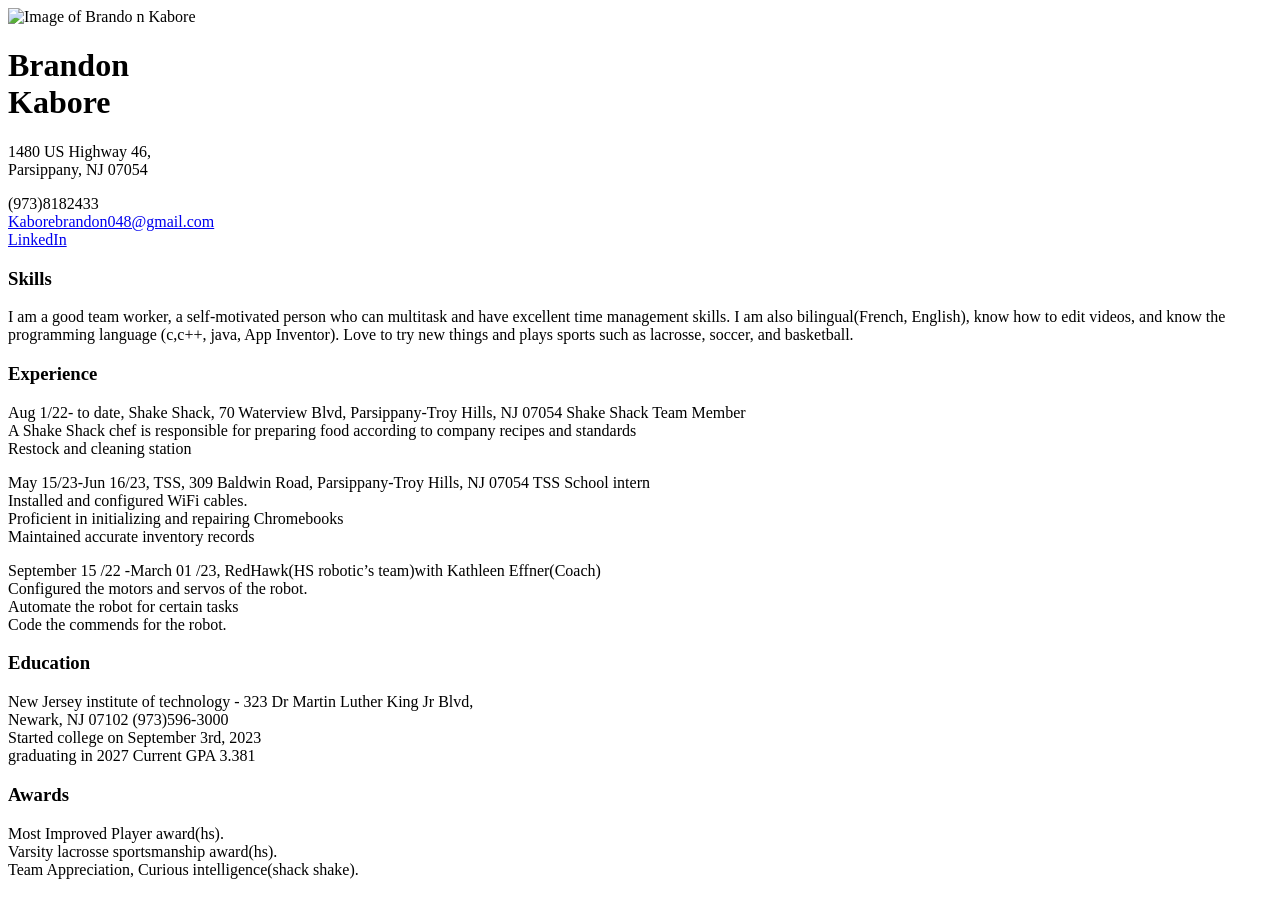
==== index.html @ 2791937a "Rename Resume.html to index.html" ====
<!DOCTYPE html>
<html lang="en">
  <head>
    <meta charset="UTF-8" />
    <meta name="viewport" content="width=device-width, initial-scale=1.0" />
    <meta name="keywords" content="Resume,Brandon Kabore" />
    <meta
      name="description"
      content="This a Resume Website of Brandon Kabore, undergrade student at NJIT"
    />
    <title>Brandon's Resume website</title>
    <link rel="stylesheet" href="css/style.css" />
    <img src="imageFolder/IMG_2706.jpeg" alt="Image of Brando n Kabore" />
    <h1>Brandon <br />Kabore</h1>
    <p class="intro">
      1480 US Highway 46,<br />
      Parsippany, NJ 07054
    </p>

    <p class="red">
      (973)8182433<br />
      <a href="mailto:kaborebrandon048@gmail.com">
        Kaborebrandon048@gmail.com </a
      ><br />
      <a href="http://linkedin.com/in/kaboré-brandon-b48a67293">LinkedIn</a>
    </p>
  </head>
  <body>
    <h3 id="section-skills">Skills</h3>
    <p class="opening">
      I am a good team worker, a self-motivated person who can multitask and
      have excellent time management skills. I am also bilingual(French,
      English), know how to edit videos, and know the programming language
      (c,c++, java, App Inventor). Love to try new things and plays sports such
      as lacrosse, soccer, and basketball.
    </p>
    <h3 id="section-Experience">Experience</h3>
    <p class="experience">
      Aug 1/22- to date, Shake Shack, 70 Waterview Blvd, Parsippany-Troy Hills,
      NJ 07054 Shake Shack Team Member<br />
      A Shake Shack chef is responsible for preparing food according to company
      recipes and standards<br />
      Restock and cleaning station
    </p>
    <p class="experience">
      May 15/23-Jun 16/23, TSS, 309 Baldwin Road, Parsippany-Troy Hills, NJ
      07054 TSS School intern<br />
      Installed and configured WiFi cables.<br />
      Proficient in initializing and repairing Chromebooks <br />
      Maintained accurate inventory records
    </p>
    <p class="experience">
      September 15 /22 -March 01 /23, RedHawk(HS robotic’s team)with Kathleen
      Effner(Coach)<br />Configured the motors and servos of the robot.<br />
      Automate the robot for certain tasks<br />Code the commends for the robot.
    </p>
    <h3 id="section-education">Education</h3>
    <p class="education">
      New Jersey institute of technology - 323 Dr Martin Luther King Jr Blvd,<br />
      Newark, NJ 07102 (973)596-3000 <br />
      Started college on September 3rd, 2023<br />
      graduating in 2027 Current GPA 3.381
    </p>
  </body>
  <h3>Awards</h3>
  <p class="awards">
    Most Improved Player award(hs).<br />
    Varsity lacrosse sportsmanship award(hs).<br />
    Team Appreciation, Curious intelligence(shack shake).
  </p>
</html>
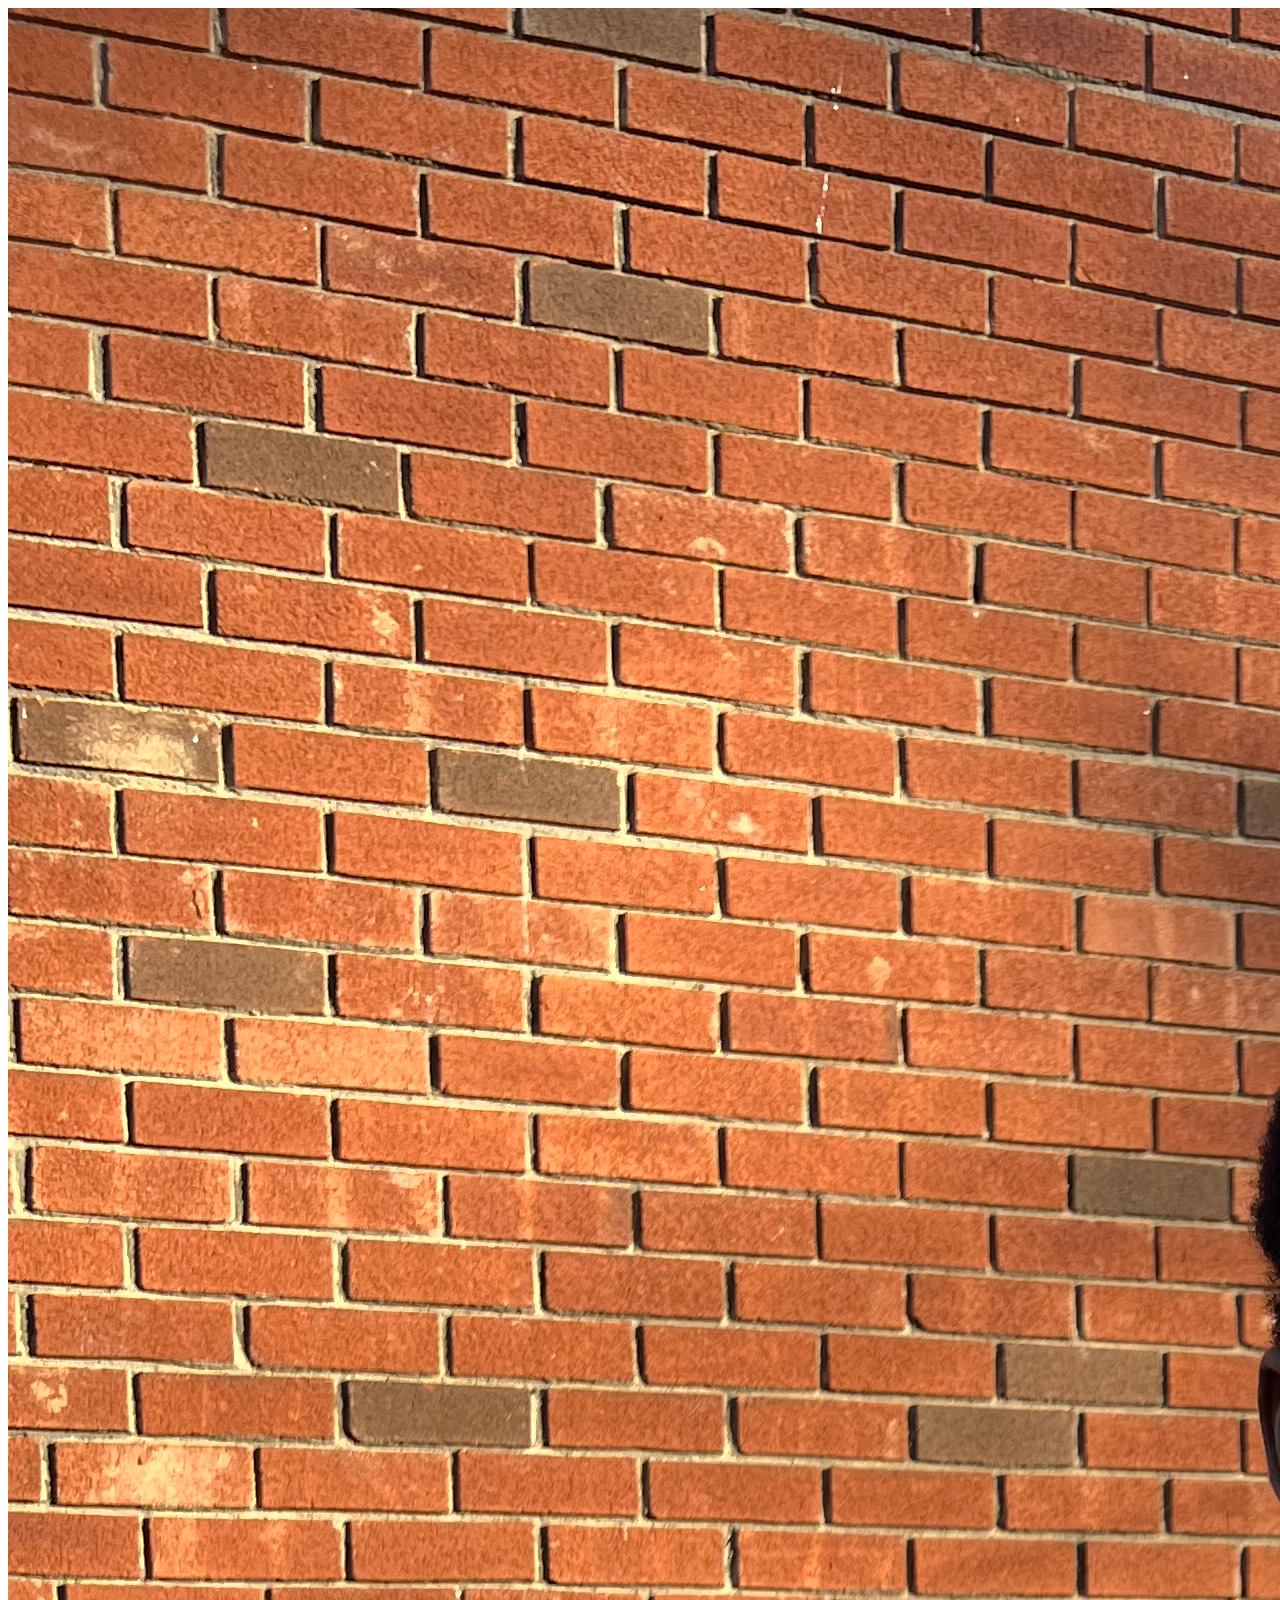
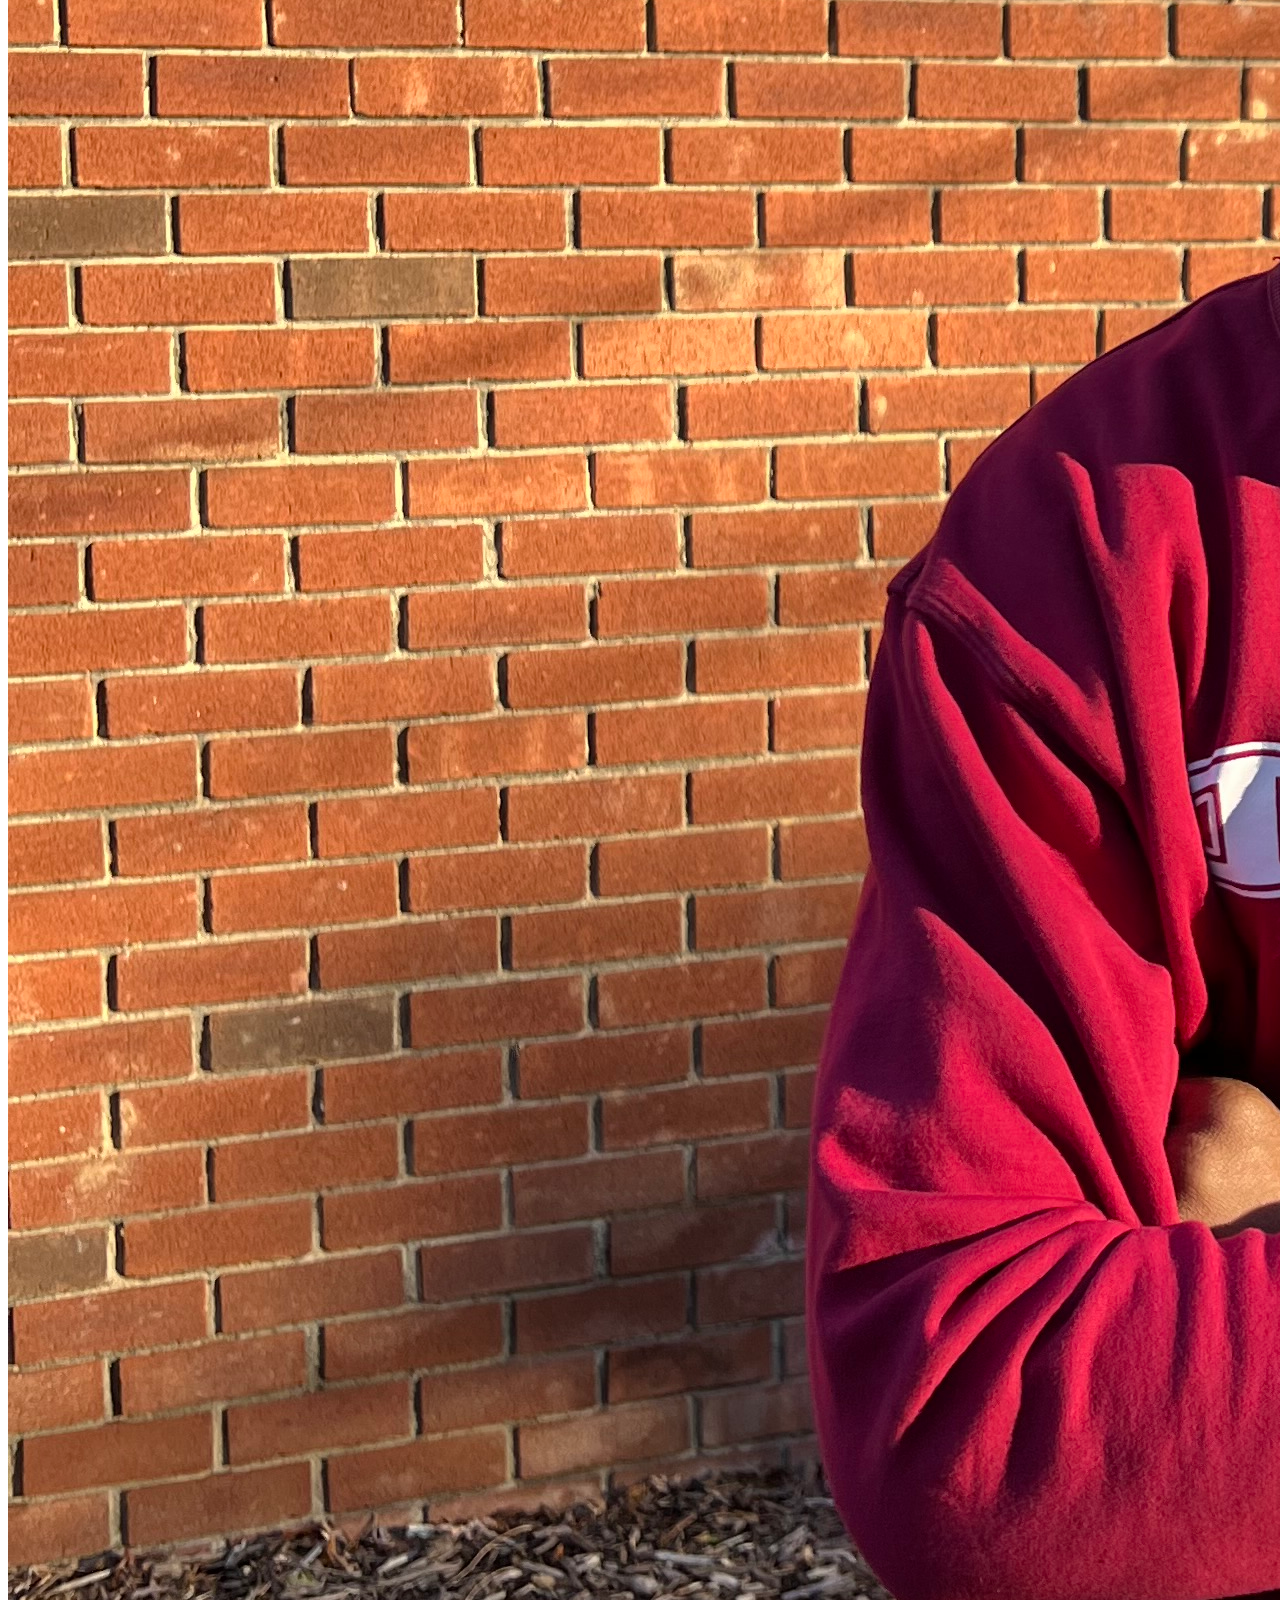
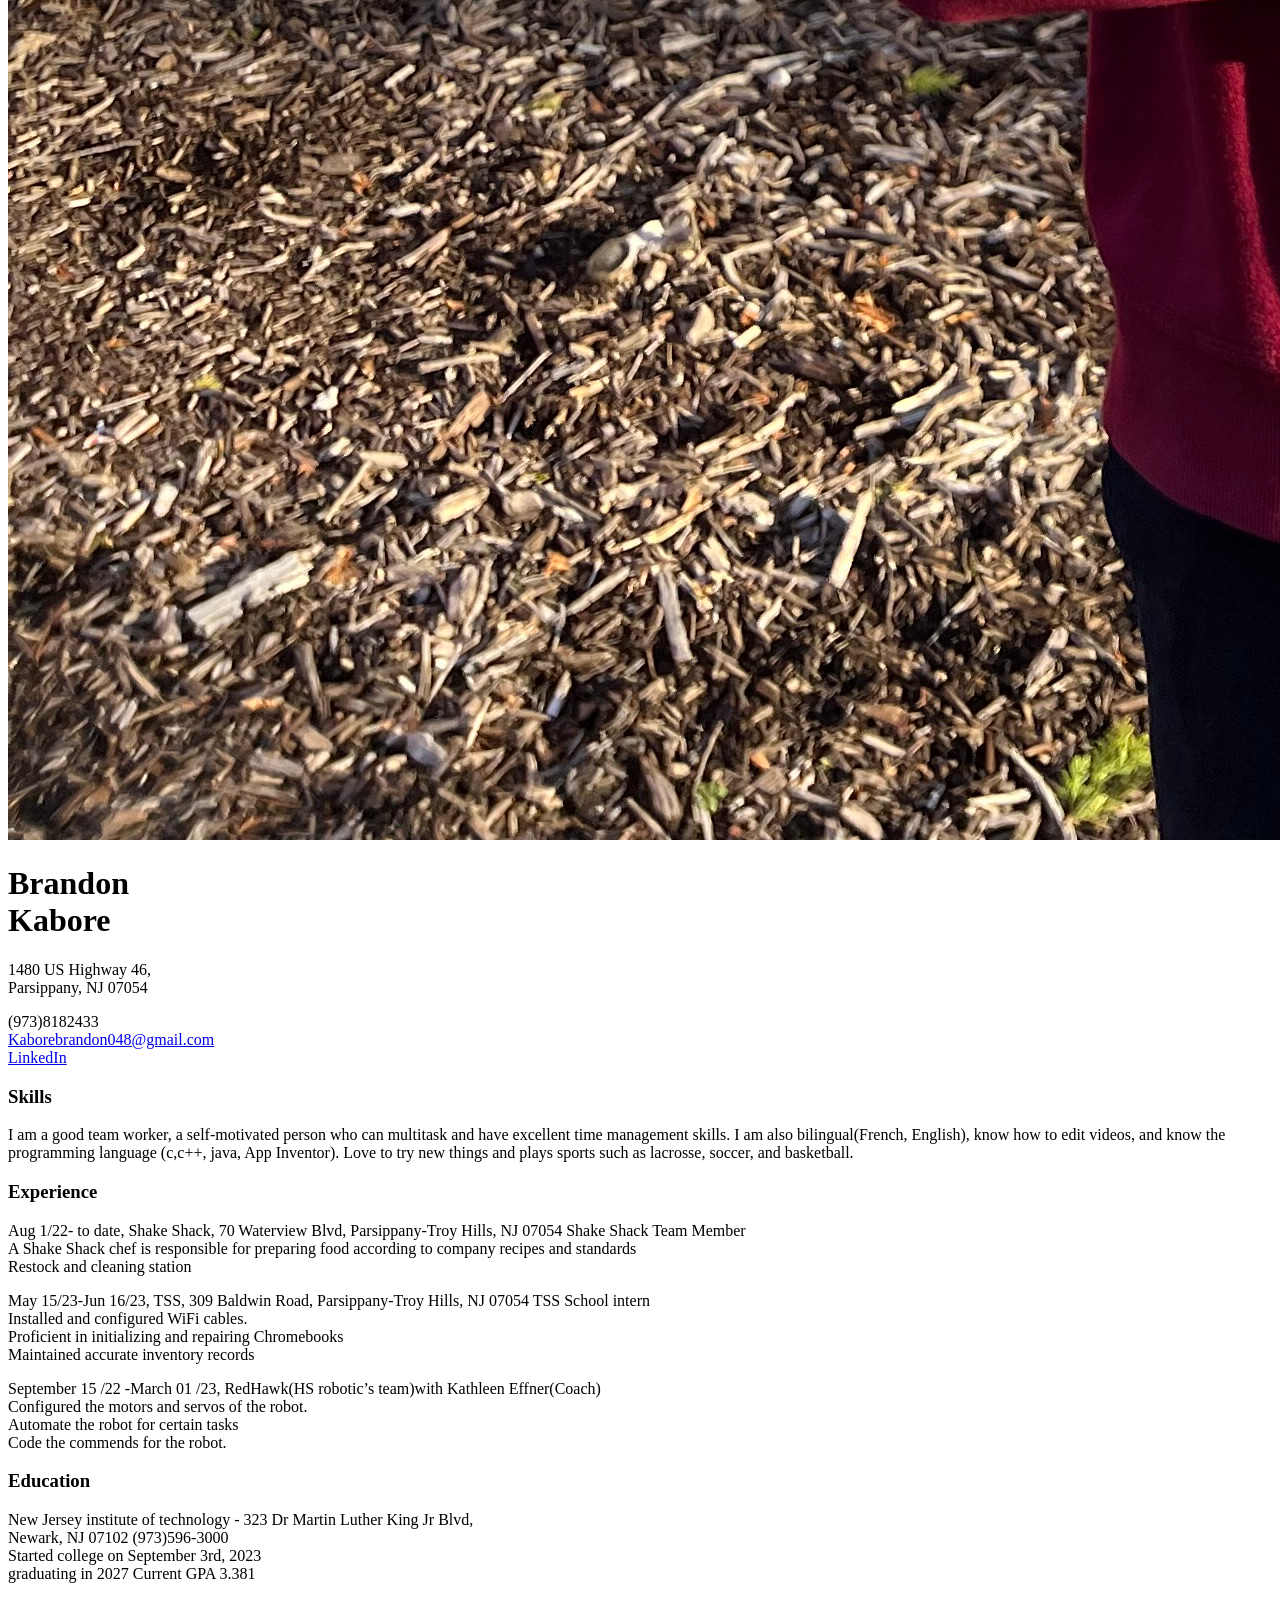
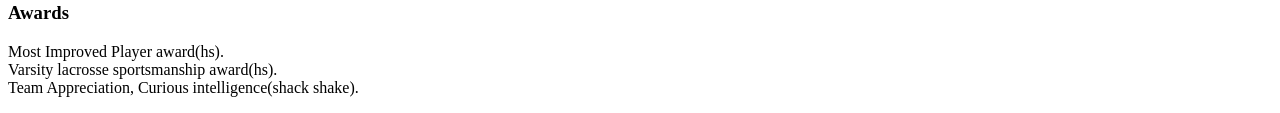
==== commit ce4ccddf: "index.html" ====
--- a/index.html
+++ b/index.html
@@ -9,8 +9,8 @@
       content="This a Resume Website of Brandon Kabore, undergrade student at NJIT"
     />
     <title>Brandon's Resume website</title>
-    <link rel="stylesheet" href="css/style.css" />
-    <img src="imageFolder/IMG_2706.jpeg" alt="Image of Brando n Kabore" />
+    <link rel="stylesheet" type="text/css" href="css/style.css" />
+    <img src="IMG_2706.jpeg" alt="Image of Brandon Kabore" />
     <h1>Brandon <br />Kabore</h1>
     <p class="intro">
       1480 US Highway 46,<br />
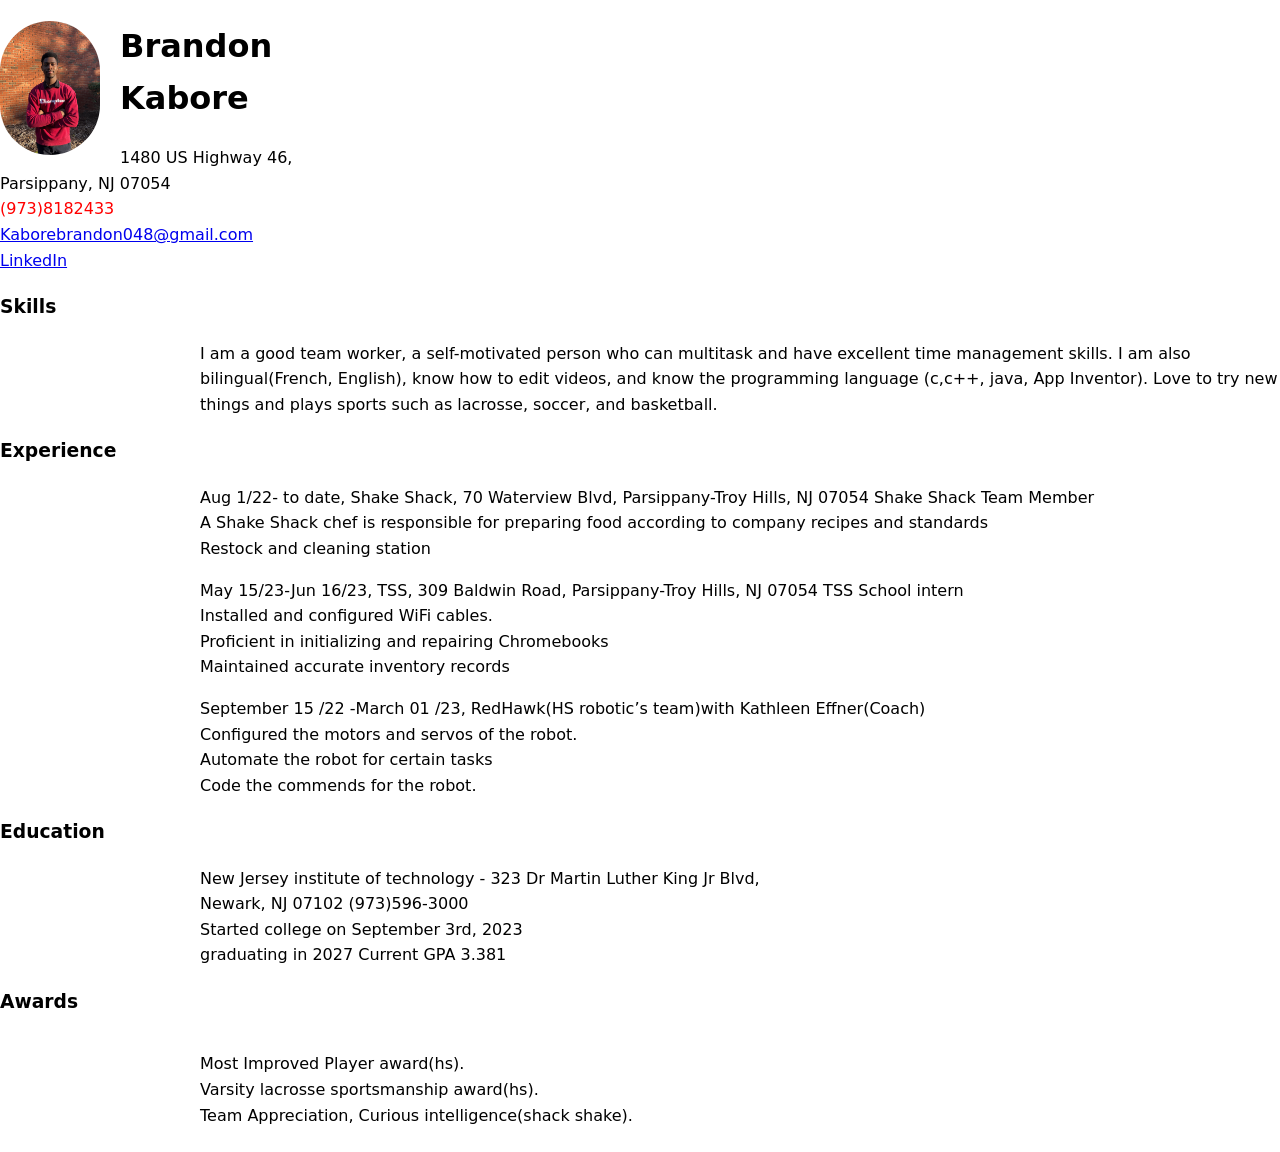
==== commit d94685a5: "Update index.html" ====
--- a/index.html
+++ b/index.html
@@ -9,7 +9,7 @@
       content="This a Resume Website of Brandon Kabore, undergrade student at NJIT"
     />
     <title>Brandon's Resume website</title>
-    <link rel="stylesheet" type="text/css" href="css/style.css" />
+    <link rel="stylesheet" href="style.css" />
     <img src="IMG_2706.jpeg" alt="Image of Brandon Kabore" />
     <h1>Brandon <br />Kabore</h1>
     <p class="intro">
--- a/style.css
+++ b/style.css
@@ -0,0 +1,40 @@
+html{
+    color-scheme: light dark;
+}
+body{
+    font-family: system-ui;
+    font: size 1.125em;
+    line-height: 1.6;
+    width: min(65ch,100%-4rem);
+    margin-inline: auto;
+}
+img {
+    width: 100px;
+    border-radius: 50px;
+    float:left;
+    margin-right: 20px;
+  }
+
+  .red {
+    color: red;
+    font-size: normal;
+    margin: 0!important;
+   
+  }
+  .intro{
+    margin:0;
+  }
+  .opening{
+    margin-left:200px;
+    
+  }
+  .experience{
+    margin-left:200px;
+  }
+  .education{
+    margin-left:200px;
+  }
+  .awards{
+    margin-left:200px;
+    display: inline-block;
+  }
